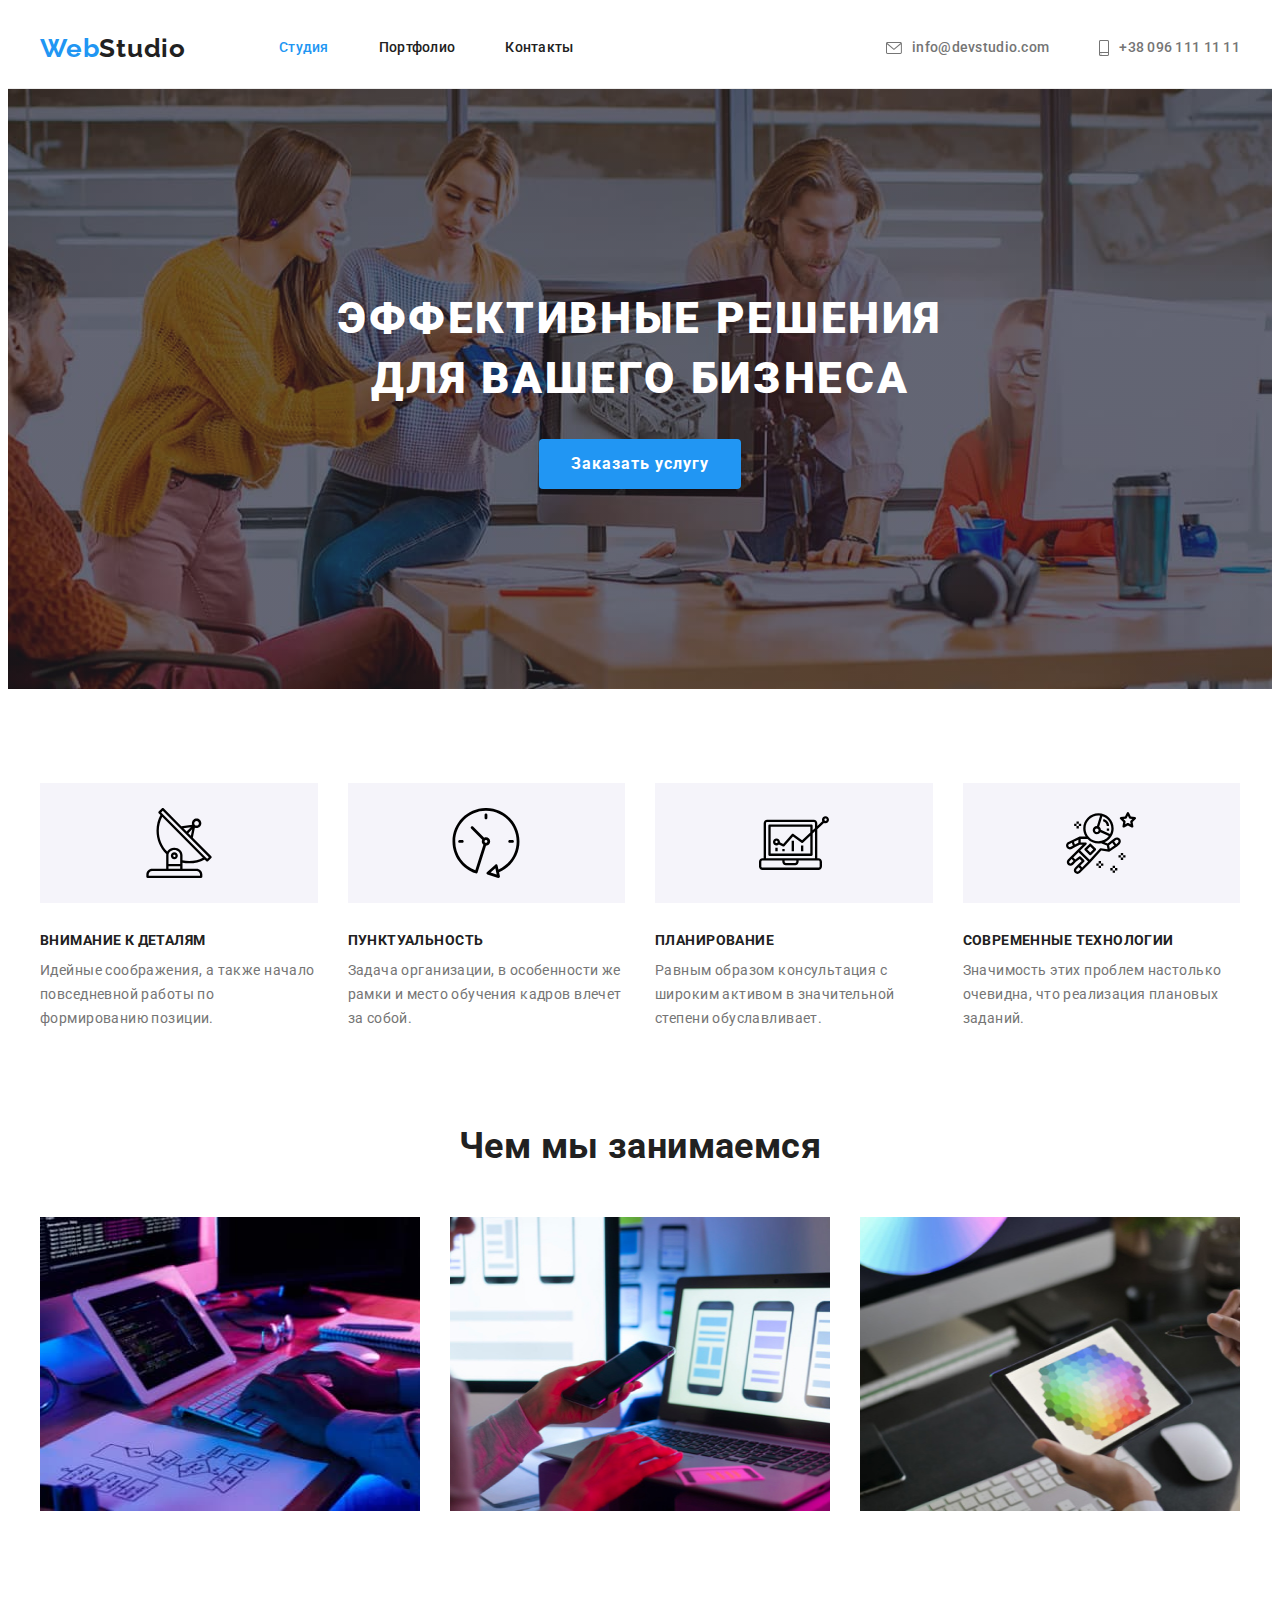
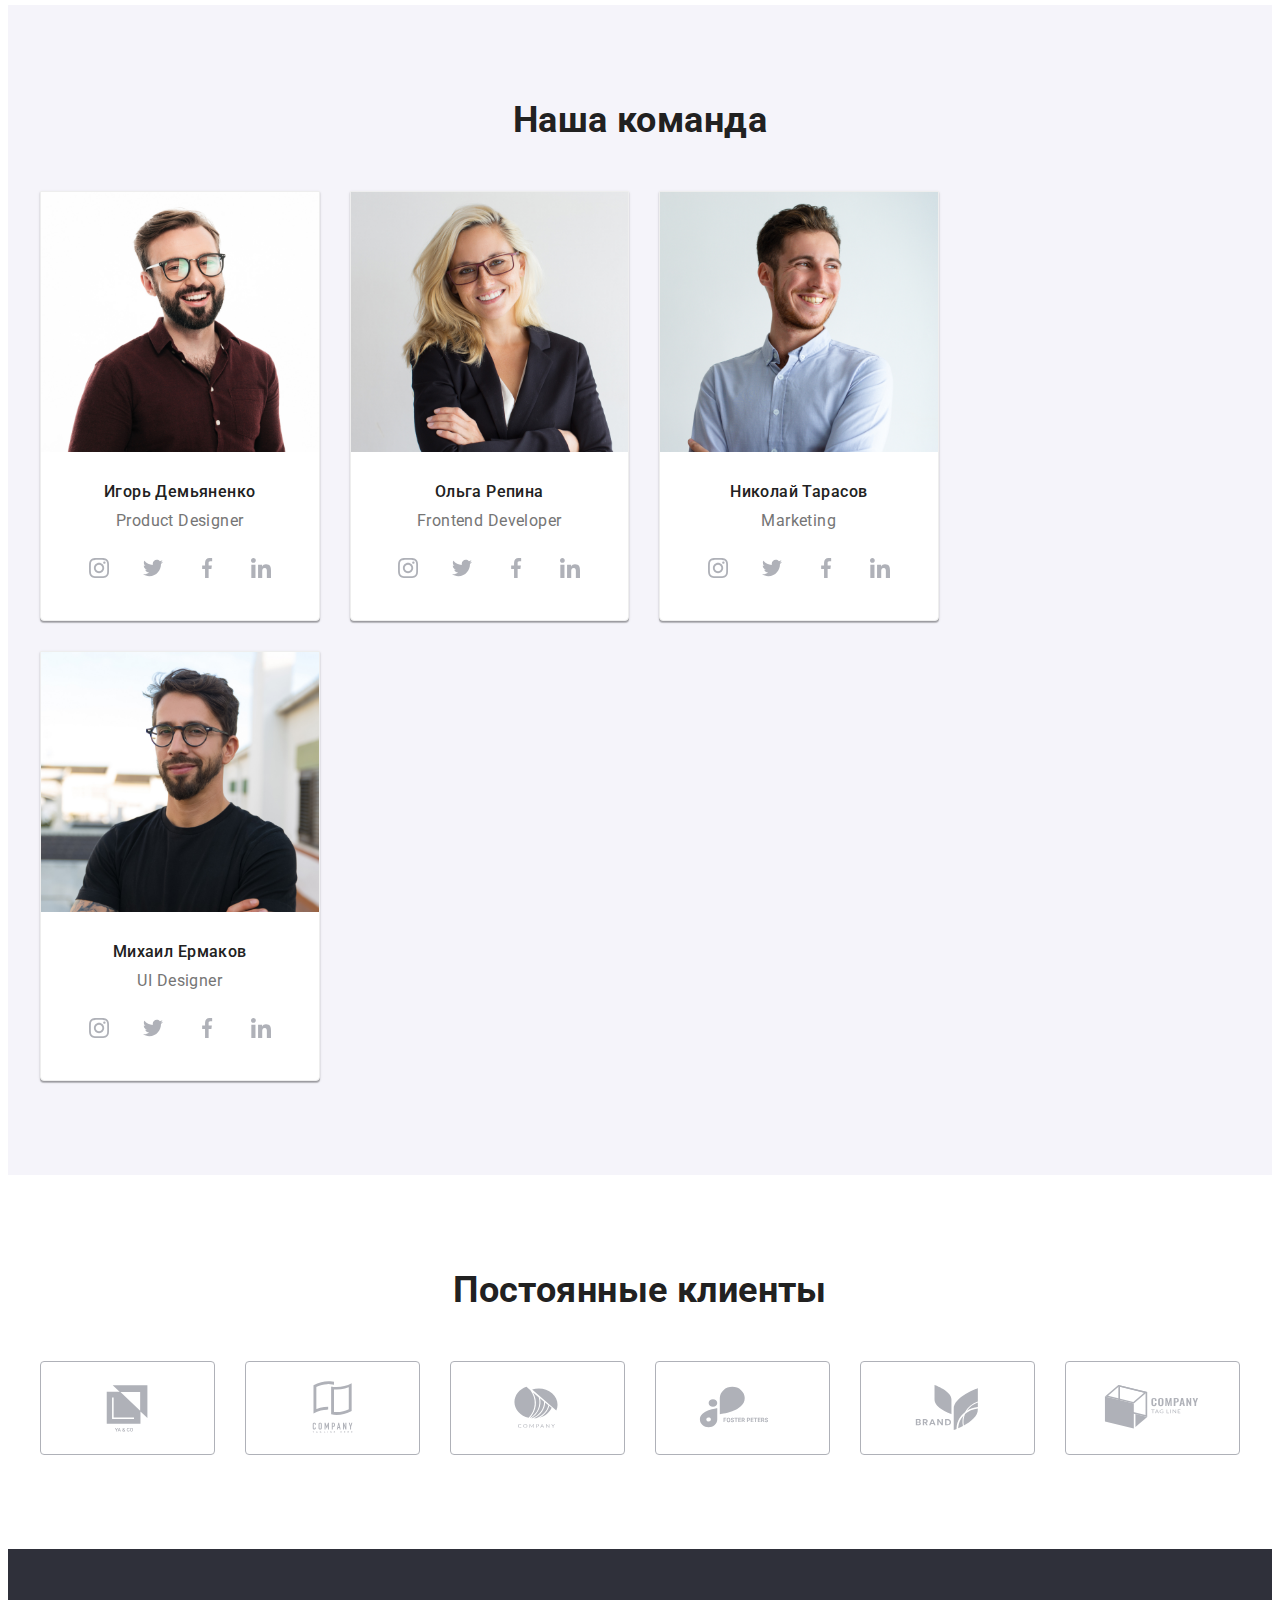
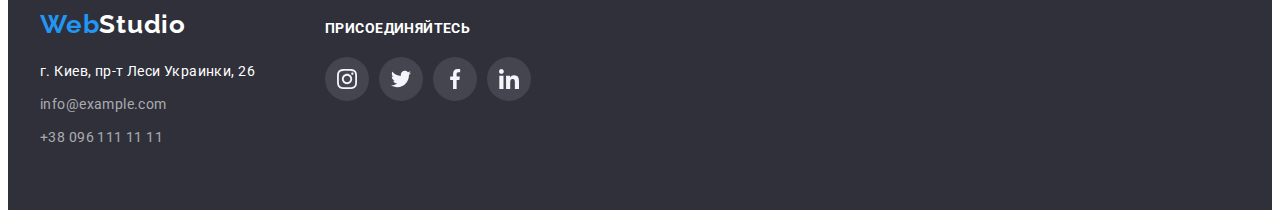
==== index.html @ 40da9845 "копия дз-4" ====
<!DOCTYPE html>
<html lang="ru">
  <head>
    <meta charset="UTF-8" />
    <meta http-equiv="X-UA-Compatible" content="IE=edge" />
    <meta name="viewport" content="width=device-width, initial-scale=1.0" />
    <title>WebStudio</title>
    <link rel="preconnect" href="https://fonts.googleapis.com" />
    <link rel="preconnect" href="https://fonts.gstatic.com" crossorigin />
    <link
      rel="stylesheet"
      href="https://cdnjs.cloudflare.com/ajax/libs/modern-normalize/1.1.0/modern-normalize.min.css"
      integrity="sha512-wpPYUAdjBVSE4KJnH1VR1HeZfpl1ub8YT/NKx4PuQ5NmX2tKuGu6U/JRp5y+Y8XG2tV+wKQpNHVUX03MfMFn9Q=="
      crossorigin="anonymous"
      referrerpolicy="no-referrer"
    />
    <link
      href="https://fonts.googleapis.com/css2?family=Raleway:wght@700&family=Roboto:wght@400;500;700;900&display=swap"
      rel="stylesheet"
    />

    <link rel="stylesheet" href="./css/styles.css" />
  </head>

  <body>
    <!--Шапка сайта-->

    <header class="header">
      <div class="container header-container">
        <nav class="nav-nav">
          <a class="link logo logo-header" href="/"
            >Web<span class="curent-black">Studio</span></a
          >
          <ul class="list nav-list">
            <li class="nav-item">
              <a class="link nav-link curent-blue-link" href="">Студия </a>
            </li>
            <li class="nav-item">
              <a class="link nav-link" href="./portfolio.html">Портфолио</a>
            </li>
            <li class="nav-item">
              <a class="link nav-link" href="">Контакты</a>
            </li>
          </ul>
        </nav>
        <div class="header-connect heder-icon-container">
          <ul class="list contact-list">
            <li class="contact-item nav-item">
              <a class="link nav-link" href="mailto:info@devstudio.com">
                <svg class="heder-icon-img" width="16" height="12">
                  <use href="./img/icons.svg#icon-envelope"></use>
                </svg>
                info@devstudio.com
              </a>
            </li>

            <li class="contact-item nav-item">
              <a class="link nav-link" href="tel:+380961111111">
                <svg class="heder-icon-img" width="10" height="16">
                  <use href="./img/icons.svg#icon-smartphone"></use>
                </svg>
                +38 096 111 11 11
              </a>
            </li>
          </ul>
        </div>
      </div>
    </header>
    <main>
      <!--Герой-->

      <section class="hero">
        <div class="container">
          <h1 class="hero-title">Эффективные решения для вашего бизнеса</h1>
          <button class="hero-btn" type="button">Заказать услугу</button>
        </div>
      </section>

      <!--Миссия компании-->
      <section class="section company">
        <div class="container">
          <h2 class="visually-hidden">Миссия компании</h2>

          <ul class="list company-list">
            <li class="about-item">
              <div class="company-img">
                <a href="">
                  <svg class="company-icon" width="70" height="70">
                    <use href="./img/icons.svg#icon-antenna"></use>
                  </svg>
                </a>
              </div>
              <h3 class="about-item-title">Внимание к деталям</h3>
              <p class="-about-item-text">
                Идейные соображения, а также начало повседневной работы по
                формированию позиции.
              </p>
            </li>
            <li class="about-item">
              <div class="company-img">
                <a href="">
                  <svg class="company-icon" width="70" height="70">
                    <use href="./img/icons.svg#icon-clock"></use>
                  </svg>
                </a>
              </div>
              <h3 class="about-item-title">Пунктуальность</h3>
              <p class="about-item-text">
                Задача организации, в особенности же рамки и место обучения
                кадров влечет за собой.
              </p>
            </li>
            <li class="about-item">
              <div class="company-img">
                <a href="">
                  <svg class="company-icon" width="70" height="70">
                    <use href="./img/icons.svg#icon-diagram"></use>
                  </svg>
                </a>
              </div>
              <h3 class="about-item-title">Планирование</h3>
              <p class="about-item-text">
                Равным образом консультация с широким активом в значительной
                степени обуславливает.
              </p>
            </li>
            <li class="about-item">
              <div class="company-img">
                <a href="">
                  <svg class="company-icon" width="70" height="70">
                    <use href="./img/icons.svg#icon-astronaut"></use>
                  </svg>
                </a>
              </div>
              <h3 class="about-item-title">Современные технологии</h3>
              <p class="about-item-text">
                Значимость этих проблем настолько очевидна, что реализация
                плановых заданий.
              </p>
            </li>
          </ul>
        </div>
      </section>

      <!--Чем занимается компания-->

      <section class="section engaged">
        <div class="container">
          <h2 class="section-title">Чем мы занимаемся</h2>
          <ul class="list engaged-list">
            <li class="engaged-item">
              <img
                src="img/work1.jpg"
                alt="Десктопные приложения"
                width="370"
                height="294"
              />
            </li>
            <li class="engaged-item">
              <img
                src="img/work2.jpg"
                alt="Мобильные приложения"
                width="370"
                height="294"
              />
            </li>
            <li class="engaged-item">
              <img
                src="img/work3.jpg"
                alt="Дизайнерские решения"
                width="370"
                height="294"
              />
            </li>
          </ul>
        </div>
      </section>

      <!--Команда компании-->

      <section class="section team">
        <div class="container">
          <h2 class="section-title">Наша команда</h2>
          <ul class="list team-list">
            <li class="team-item">
              <img
                class="img-team"
                src="img/team1.jpg"
                alt="Фото Игорь Демьяненко Продукт дизайнер"
                width="270"
                height="260"
              />
              <h3 class="team-title">Игорь Демьяненко</h3>
              <p class="team-position">Product Designer</p>
              <ul class="list social-list">
                <li class="social-item">
                  <a
                    href=""
                    target="_blank"
                    rel="noreferrer noopener"
                    class="social-link"
                  >
                    <svg class="social-icon" width="20" height="20">
                      <use href="./img/icons.svg#icon-instagram"></use>
                    </svg>
                  </a>
                </li>
                <li class="social-item">
                  <a
                    href=""
                    target="_blank"
                    rel="noreferrer noopener"
                    class="social-link"
                  >
                    <svg class="social-icon" width="20" height="20">
                      <use href="./img/icons.svg#icon-twitter"></use>
                    </svg>
                  </a>
                </li>
                <li class="social-item">
                  <a
                    href=""
                    target="_blank"
                    rel="noreferrer noopener"
                    class="social-link"
                  >
                    <svg class="social-icon" width="20" height="20">
                      <use href="./img/icons.svg#icon-facebook"></use>
                    </svg>
                  </a>
                </li>
                <li class="social-item">
                  <a
                    href=""
                    target="_blank"
                    rel="noreferrer noopener"
                    class="social-link"
                  >
                    <svg class="social-icon" width="20" height="20">
                      <use href="./img/icons.svg#icon-linkedin"></use>
                    </svg>
                  </a>
                </li>
              </ul>
            </li>
            <li class="team-item">
              <img
                class="img-team"
                src="img/team2.jpg"
                alt="Фото Ольга Репина Frontend разработчик"
                width="270"
                height="260"
              />
              <h3 class="team-title">Ольга Репина</h3>
              <p class="team-position">Frontend Developer</p>
              <ul class="list social-list">
                <li class="social-item">
                  <a
                    href=""
                    target="_blank"
                    rel="noreferrer noopener"
                    class="social-link"
                  >
                    <svg class="social-icon" width="20" height="20">
                      <use href="./img/icons.svg#icon-instagram"></use>
                    </svg>
                  </a>
                </li>
                <li class="social-item">
                  <a
                    href=""
                    target="_blank"
                    rel="noreferrer noopener"
                    class="social-link"
                  >
                    <svg class="social-icon" width="20" height="20">
                      <use href="./img/icons.svg#icon-twitter"></use>
                    </svg>
                  </a>
                </li>
                <li class="social-item">
                  <a
                    href=""
                    target="_blank"
                    rel="noreferrer noopener"
                    class="social-link"
                  >
                    <svg class="social-icon" width="20" height="20">
                      <use href="./img/icons.svg#icon-facebook"></use>
                    </svg>
                  </a>
                </li>
                <li class="social-item">
                  <a
                    href=""
                    target="_blank"
                    rel="noreferrer noopener"
                    class="social-link"
                  >
                    <svg class="social-icon" width="20" height="20">
                      <use href="./img/icons.svg#icon-linkedin"></use>
                    </svg>
                  </a>
                </li>
              </ul>
            </li>
            <li class="team-item">
              <img
                class="img-team"
                src="img/team3.jpg"
                alt="Фото Николай Тарасов Маркетолог"
                width="270"
                height="260"
              />
              <h3 class="team-title">Николай Тарасов</h3>
              <p class="team-position">Marketing</p>
              <ul class="list social-list">
                <li class="social-item">
                  <a
                    href=""
                    target="_blank"
                    rel="noreferrer noopener"
                    class="social-link"
                  >
                    <svg class="social-icon" width="20" height="20">
                      <use href="./img/icons.svg#icon-instagram"></use>
                    </svg>
                  </a>
                </li>
                <li class="social-item">
                  <a
                    href=""
                    target="_blank"
                    rel="noreferrer noopener"
                    class="social-link"
                  >
                    <svg class="social-icon" width="20" height="20">
                      <use href="./img/icons.svg#icon-twitter"></use>
                    </svg>
                  </a>
                </li>
                <li class="social-item">
                  <a
                    href=""
                    target="_blank"
                    rel="noreferrer noopener"
                    class="social-link"
                  >
                    <svg class="social-icon" width="20" height="20">
                      <use href="./img/icons.svg#icon-facebook"></use>
                    </svg>
                  </a>
                </li>
                <li class="social-item">
                  <a
                    href=""
                    target="_blank"
                    rel="noreferrer noopener"
                    class="social-link"
                  >
                    <svg class="social-icon" width="20" height="20">
                      <use href="./img/icons.svg#icon-linkedin"></use>
                    </svg>
                  </a>
                </li>
              </ul>
            </li>
            <li class="team-item">
              <img
                class="img-team"
                src="img/team4.jpg"
                alt="Фото Михаил Ермаков Дизайнер"
                width="270"
                height="260"
              />
              <h3 class="team-title">Михаил Ермаков</h3>
              <p class="team-position">UI Designer</p>
              <ul class="list social-list">
                <li class="social-item">
                  <a
                    href=""
                    target="_blank"
                    rel="noreferrer noopener"
                    class="social-link"
                  >
                    <svg class="social-icon" width="20" height="20">
                      <use href="./img/icons.svg#icon-instagram"></use>
                    </svg>
                  </a>
                </li>
                <li class="social-item">
                  <a
                    href=""
                    target="_blank"
                    rel="noreferrer noopener"
                    class="social-link"
                  >
                    <svg class="social-icon" width="20" height="20">
                      <use href="./img/icons.svg#icon-twitter"></use>
                    </svg>
                  </a>
                </li>
                <li class="social-item">
                  <a
                    href=""
                    target="_blank"
                    rel="noreferrer noopener"
                    class="social-link"
                  >
                    <svg class="social-icon" width="20" height="20">
                      <use href="./img/icons.svg#icon-facebook"></use>
                    </svg>
                  </a>
                </li>
                <li class="social-item">
                  <a
                    href=""
                    target="_blank"
                    rel="noreferrer noopener"
                    class="social-link"
                  >
                    <svg class="social-icon" width="20" height="20">
                      <use href="./img/icons.svg#icon-linkedin"></use>
                    </svg>
                  </a>
                </li>
              </ul>
            </li>
          </ul>
        </div>
      </section>
      <section class="section clients">
        <div class="container">
          <h2 class="section-title">Постоянные клиенты</h2>
          <ul class="list clients-list">
            <li class="clients-item">
              <a
                href=""
                target="_blank"
                rel="noreferrer noopener"
                class="clients-social-link"
              >
                <svg class="clients-social-icon" width="106" height="60">
                  <use href="./img/icons.svg#icon-Logo"></use>
                </svg>
              </a>
            </li>
            <li class="clients-item">
              <a
                href=""
                target="_blank"
                rel="noreferrer noopener"
                class="clients-social-link"
              >
                <svg class="clients-social-icon" width="106" height="60">
                  <use href="./img/icons.svg#icon-Logo-1"></use>
                </svg>
              </a>
            </li>
            <li class="clients-item">
              <a
                href=""
                target="_blank"
                rel="noreferrer noopener"
                class="clients-social-link"
              >
                <svg class="clients-social-icon" width="106" height="60">
                  <use href="./img/icons.svg#icon-Logo-2"></use>
                </svg>
              </a>
            </li>
            <li class="clients-item">
              <a
                href=""
                target="_blank"
                rel="noreferrer noopener"
                class="clients-social-link"
              >
                <svg class="clients-social-icon" width="106" height="60">
                  <use href="./img/icons.svg#icon-Logo-3"></use>
                </svg>
              </a>
            </li>
            <li class="clients-item">
              <a
                href=""
                target="_blank"
                rel="noreferrer noopener"
                class="clients-social-link"
              >
                <svg class="clients-social-icon" width="106" height="60">
                  <use href="./img/icons.svg#icon-Logo-4"></use>
                </svg>
              </a>
            </li>
            <li class="clients-item">
              <a
                href=""
                target="_blank"
                rel="noreferrer noopener"
                class="clients-social-link"
              >
                <svg class="clients-social-icon" width="106" height="60">
                  <use href="./img/icons.svg#icon-Logo-5"></use>
                </svg>
              </a>
            </li>
          </ul>
        </div>
      </section>
    </main>

    <!--Футеер-->
    <footer class="footer">
      <div class="container">
        <div class="wrap">
          <div class="footer-wrap-item">
            <a class="link logo logo-footer" href="/"
              >Web<span class="curent-white">Studio</span></a
            >
            <address>
              <ul class="list footer-list social-wrap-list">
                <li class="footer-item">
                  <a
                    class="link footer-adress"
                    href="https://goo.gl/maps/8PutpgiXUtzB3WPD6"
                    target="_blank"
                    rel="noreferrer noopener"
                  >
                    г. Киев, пр-т Леси Украинки, 26
                  </a>
                </li>
                <li class="footer-item">
                  <a
                    class="link footer-adress link-footer"
                    href="mailto:info@example.com"
                    >info@example.com</a
                  >
                </li>
                <li class="footer-item">
                  <a
                    class="link footer-adress link-footer"
                    href="tel:+380961111111"
                    >+38 096 111 11 11</a
                  >
                </li>
              </ul>
            </address>
          </div>
          <div class="footer-wrap-item">
            <h2 class="footer-social-text">присоединяйтесь</h2>
            <ul class="list social-list">
              <li class="social-item">
                <a
                  href=""
                  target="_blank"
                  rel="noreferrer noopener"
                  class="social-link"
                >
                  <svg class="social-icon" width="20" height="20">
                    <use href="./img/icons.svg#icon-instagram"></use>
                  </svg>
                </a>
              </li>
              <li class="social-item">
                <a
                  href=""
                  target="_blank"
                  rel="noreferrer noopener"
                  class="social-link"
                >
                  <svg class="social-icon" width="20" height="20">
                    <use href="./img/icons.svg#icon-twitter"></use>
                  </svg>
                </a>
              </li>
              <li class="social-item">
                <a
                  href=""
                  target="_blank"
                  rel="noreferrer noopener"
                  class="social-link"
                >
                  <svg class="social-icon" width="20" height="20">
                    <use href="./img/icons.svg#icon-facebook"></use>
                  </svg>
                </a>
              </li>
              <li class="social-item">
                <a
                  href=""
                  target="_blank"
                  rel="noreferrer noopener"
                  class="social-link"
                >
                  <svg class="social-icon" width="20" height="20">
                    <use href="./img/icons.svg#icon-linkedin"></use>
                  </svg>
                </a>
              </li>
            </ul>
          </div>
        </div>
      </div>
    </footer>
  </body>
</html>
---- css/styles.css ----
/* =====styles======*/
:root {
  --maim-color: #212121;
  --alt-color: #2196f3;
  --heder-color: #ffffff;
  --description-color: #757575;
  --background-hero: #2f303a;
  --background-team: #f5f4fa;
  --background-footer: #2f303a;
  --link-footer: rgba(255, 255, 255, 0.6);
  --border-color: #eeeeee;
  --header-border: #ececec;
  --box-shadow:rgba(0, 0, 0, 0.15);
  --box-shadow-btm: 0px 3px 1px rgba(0, 0, 0, 0.1), 0px 1px 2px rgba(0, 0, 0, 0.08), 0px 2px 2px rgba(0, 0, 0, 0.12);
  --box-shadow-team: 0px 1px 3px rgba(0, 0, 0, 0.12), 0px 1px 1px rgba(0, 0, 0, 0.14), 0px 2px 1px rgba(0, 0, 0, 0.2);
  --filter-btm:#F5F4FA;
  --box-shadow-cards:0px 1px 1px rgba(0, 0, 0, 0.12), 0px 4px 4px rgba(0, 0, 0, 0.06), 1px 4px 6px rgba(0, 0, 0, 0.16);
  --fill-cocial: #AFB1B8;
  --footer-social:#f5f4fa;
}

body {
  font-family: "Roboto", sans-serif;
  background-color: var(--heder-color);
  font-weight: normal;
  font-size: 14px;
  line-height: 1.71;
  letter-spacing: 0.03em;
  color: var(--description-color);
}
p,
h1,
h2,
h3,
h4,
h5,
h6 {
  margin: 0;
}
ul {
  margin: 0;
  padding: 0;
}
img {
  display: block;
  width: 100%;
}

address {
  font-style: inherit;
}
.list {
  list-style: none;
}
.link {
  text-decoration: none;
  color: inherit;
}
.visually-hidden {
  position: absolute;
  white-space: nowrap;
  width: 1px;
  height: 1px;
  overflow: hidden;
  border: 0;
  padding: 0;
  clip: rect(0 0 0 0);
  clip-path: inset(50%);
  margin: -1px;
}

.container {
  width: 1200px;
  padding-left: 15px;
  padding-right: 15px;
  margin: 0 auto;
}
/* ================Хедер===================== */
.header {
  border-bottom: 1px solid var(--header-border);
}
.logo {
  font-family: "Raleway";
  font-weight: 700;
  font-size: 26px;
  line-height: 1.19;
  letter-spacing: 0.03em;
  color: var(--alt-color);
}
.header-container {
  display: flex;
  align-items: center;
}
.header-connect {
  margin-left: auto;
}
.nav-nav {
  display: flex;
  align-items: center;
}
.nav-list {
  display: flex;
  align-items: center;
  color: var(--maim-color);
}
.contact-list {
  display: flex;
  align-items: center;
}
.logo-header {
  margin-right: 93px;
}
.nav-item:not(:last-child) {
  margin-right: 50px;
}


.curent-black {
  color: var(--maim-color);
}
.nav-link {
  font-weight: 500;
  font-size: 14px;
  line-height: 1.14;
  letter-spacing: 0.02em;
  padding-top: 32px;
  padding-bottom: 32px;
  display: flex;
  align-items: center;
}
.curent-blue-link {
  color: var(--alt-color);
}

.nav-link:hover,
.nav-link:focus,
.nav-link:active {
  color: var(--alt-color);
}
.contact-link {
  color: var(--description-color);
  display: flex;
}

.contact-link:hover,
.contact-link:focus
 {
color: var(--alt-color);
}

.heder-icon-container{
 display: flex;
margin-left: auto;
}

.heder-icon-img{
  margin-right: 10px;
  fill: currentColor;
}


/* ============= Герой ВебСтудия =============*/
.hero {
  padding-top: 200px;
  padding-bottom: 200px;
  text-align: center;
  background-image:linear-gradient(
    rgba(47, 48, 58, 0.4),
    rgba(47, 48, 58, 0.4)), 
    url(../img/hero-bg.jpg);
    background-repeat: no-repeat;
    background-position: center;
    background-size: cover,auto;
}
.hero-title {
  font-weight: 900;
  font-size: 44px;
  line-height: 1.36;
  text-align: center;
  letter-spacing: 0.06em;
  text-transform: uppercase;
  color: var(--heder-color);
  max-width: 696px;
  margin: 0 auto;
}
.hero-btn {
  font-family: inherit;
  font-weight: 700;
  font-size: 16px;
  line-height: 1.88;
  letter-spacing: 0.06em;
  color: var(--heder-color);
  background-color: var(--alt-color);
  cursor: pointer;
  margin-top: 30px;
  border: none;
  border-radius: 4px;
  box-shadow: 0px 4px 4px var(--box-shadow);
  padding: 10px 32px;
}
.hero-btn:hover,
.hero-btn:focus {
  color: var(--description-color);
}
/* ============= Миссия компании==================*/

.section {
  padding-top: 94px;
  padding-bottom: 94px;
}
.company-list {
  display: flex;
  flex-wrap: wrap;
  margin-left: -30px;
  margin-top: -30px;
}
.about-item{
  width: calc(100% / 4 - 30px);
  margin-left: 30px;
  margin-top: 30px;
}

.about-item-title {
  font-weight: 700;
  font-size: 14px;
  line-height: 1.14;
  text-transform: uppercase;
  color: var(--maim-color);
  margin-bottom: 10px;
}
.company{
  padding-bottom: 0px;
}
.company-img{
height: 120px;
display: flex;
justify-content: center;
 align-items: center;
margin-bottom: 30px;
background-color:var(--filter-btm)
}
.company-icon{
  display: flex;
justify-content: center;
}




* ============= Чем мы занимаемся==================*/
.engaged {
  padding-top: 0;
}
.engaged-list {
  display: flex;
  margin-left: -30px;
  margin-top: -30px;
  flex-wrap: wrap;
}
.engaged-item {
  width: calc(100% / 3 - 30px);
  margin-left: 30px;
  margin-top: 30px;

}

.section-title {
  font-weight: 700;
  font-size: 36px;
  line-height: 1.17;
  text-align: center;
  color: var(--maim-color);
  margin-bottom: 50px;
}
.team {
  background: var(--background-team);
}

.team-title,
.team-position {
  font-size: 16px;
  line-height: 1.19;
}
.team-title {
  font-weight: 500;
  color: var(--maim-color);
  margin-bottom: 10px;
}
.img-team{
    margin-bottom: 30px;
     text-align: center;
  }
.team-position {
  margin-bottom: 16px;
}
.team-list {
  display: flex;
  margin-left: -30px;
  margin-top: -30px;
  flex-wrap: wrap;
}
  
.team-item{
  width:calc(100% / 4 - 30px);
  margin-left: 30px;
  margin-top: 30px;
  border-radius: 0px 0px 4px 4px;
  background-color: var(--heder-color);
  border: 1px solid var(--border-color);
  padding-bottom: 30px;
  text-align: center;
  box-shadow:var(--box-shadow-team)
}
.social-list{
  display: flex;
  justify-content: center;
}
.social-item + .social-item{
  margin-left: 10px;
}
.social-link{
  width: 44px;
  height: 44px;
  background-color: var(--heder-color);
  display: flex;
  justify-content: center;
  align-items: center;
  border-radius: 50%;
}
.social-icon{
  fill:var(--fill-cocial);
}
.social-link:hover,
.social-link:focus{
  background-color: var(--alt-color);
}
.social-link:hover .social-icon,
.social-link:focus .social-icon{
  fill: var(--heder-color);
}
/*==============Постоянные клиенты=====================*/

.clients-list{
  display: flex;
  justify-content: center;
  margin-left: -30px;
  margin-top: -30px;
  flex-wrap: wrap;
}
.clients-social-link{
border: 1px solid var(--fill-cocial);
border-radius: 4px;
display: flex;
justify-content: center;
align-items: center;
padding: 16px 32px;
}


.clients-item {
  width: calc(100% / 6 - 30px);
  margin-left: 30px;
  margin-top: 30px;
}

.clients-social-icon{
  fill:var(--fill-cocial);
}
.clients-social-link:hover,
.clients-social-link:focus{
  background-color: var(--heder-color);
    border: 1px solid var(--alt-color);
}
.clients-social-link:hover .clients-social-icon,
.clients-social-link:focus .clients-social-icon{
  fill:var(--alt-color);
}


/*================ Футер========================*/

.footer {
  background: var(--background-footer);
  padding-top: 60px;
  padding-bottom: 60px;
}
.curent-white {
  color: var(--heder-color);
}
.logo-footer {
  display: flex;
  margin-bottom: 20px;
}
.footer-adress {
  font-size: 14px;
  line-height: 1.71;
  letter-spacing: 0.03em;
  color: var(--heder-color);
  margin-bottom: 9px;
}
.link-footer {
  color: var(--link-footer);
}
.footer-adress:hover,
.footer-adress:hover {
  color: var(--alt-color);
}
.link-footer:hover,
.link-footer:focus {
  color: var(--alt-color);
}
.footer-item:not(:last-child)
{
  margin-bottom: 9px;
}

.wrap{
  display: flex;
  align-items: baseline;
}

.footer-wrap-item:not(:last-child){
  margin-right: 70px;
}

.footer-social-text{
    font-weight: 700;
    font-size: 14px;
    line-height: 1.14;
    letter-spacing: 0.03em;
    text-transform: uppercase;
    margin-bottom: 20px;
    color: var(--heder-color);
}

.footer .social-link{
  background-color:  rgba(255, 255, 255, 0.1);
  fill:var(--footer-social);
}
.footer .social-icon{
  fill: var(--footer-social);
}
.footer .social-link:hover,
.footer .social-link:focus{
  background-color: var(--alt-color);
}

/*============ Портфолио==================*/
.filter-btm,
.btm-active {
  font-family: inherit;
  font-weight: 500;
  font-size: 16px;
  line-height: 1.63;
  letter-spacing: 0.03em;
  background: var(--heder-color);
  color: var(--maim-color);
  cursor: pointer;
  border: none;
}

.filter-btm{
width: 145px;
height: 38px;
left: 712px;
top: 174px;
background:var(---filter-btm);
border-radius: 4px;
}

.filter-btm:hover,
.filter-btm:focus,
.btm-active {
  background: var(--alt-color);
  color: var(--heder-color);
  box-shadow:var(--box-shadow-btm);
}
.portfolio-cards-item{
display: flex;
}
.portfolio-cards-img:hover,
.portfolio-cards-img:focus{
  box-shadow:var(--box-shadow-cards)
}

.portfolio-title {
  font-weight: 700;
  font-size: 18px;
  line-height: 2;
  letter-spacing: 0.06em;
  color: var(--maim-color);
  margin-bottom: 9px;
}
.portfolio-text {
  font-style: normal;
  font-size: 16px;
  line-height: 1.88;
  letter-spacing: 0.03em;
  color: var(--description-color);
}
.btm-list {
  display: flex;
justify-content: center;
  margin-bottom: 34px;
  width: 100%;
}
.btm-item-filter:not(:last-child){
  margin-right: 8px;
}
.btm-active{
width: 73px;
height: 38px;
left: 495px;
top: 174px;
border-radius: 4px;
}

.portfolio-cards-list {
  display: flex;
  flex-wrap: wrap;
  margin-top: -30px;
  margin-left: -30px;
  
}
.portfolio-cards-item {
  width: calc(100% / 3 - 30px);
  margin-top: 30px;
  margin-left: 30px;
}

.border {
  border: 1px solid var(--border-color);
  padding:20px 24px;
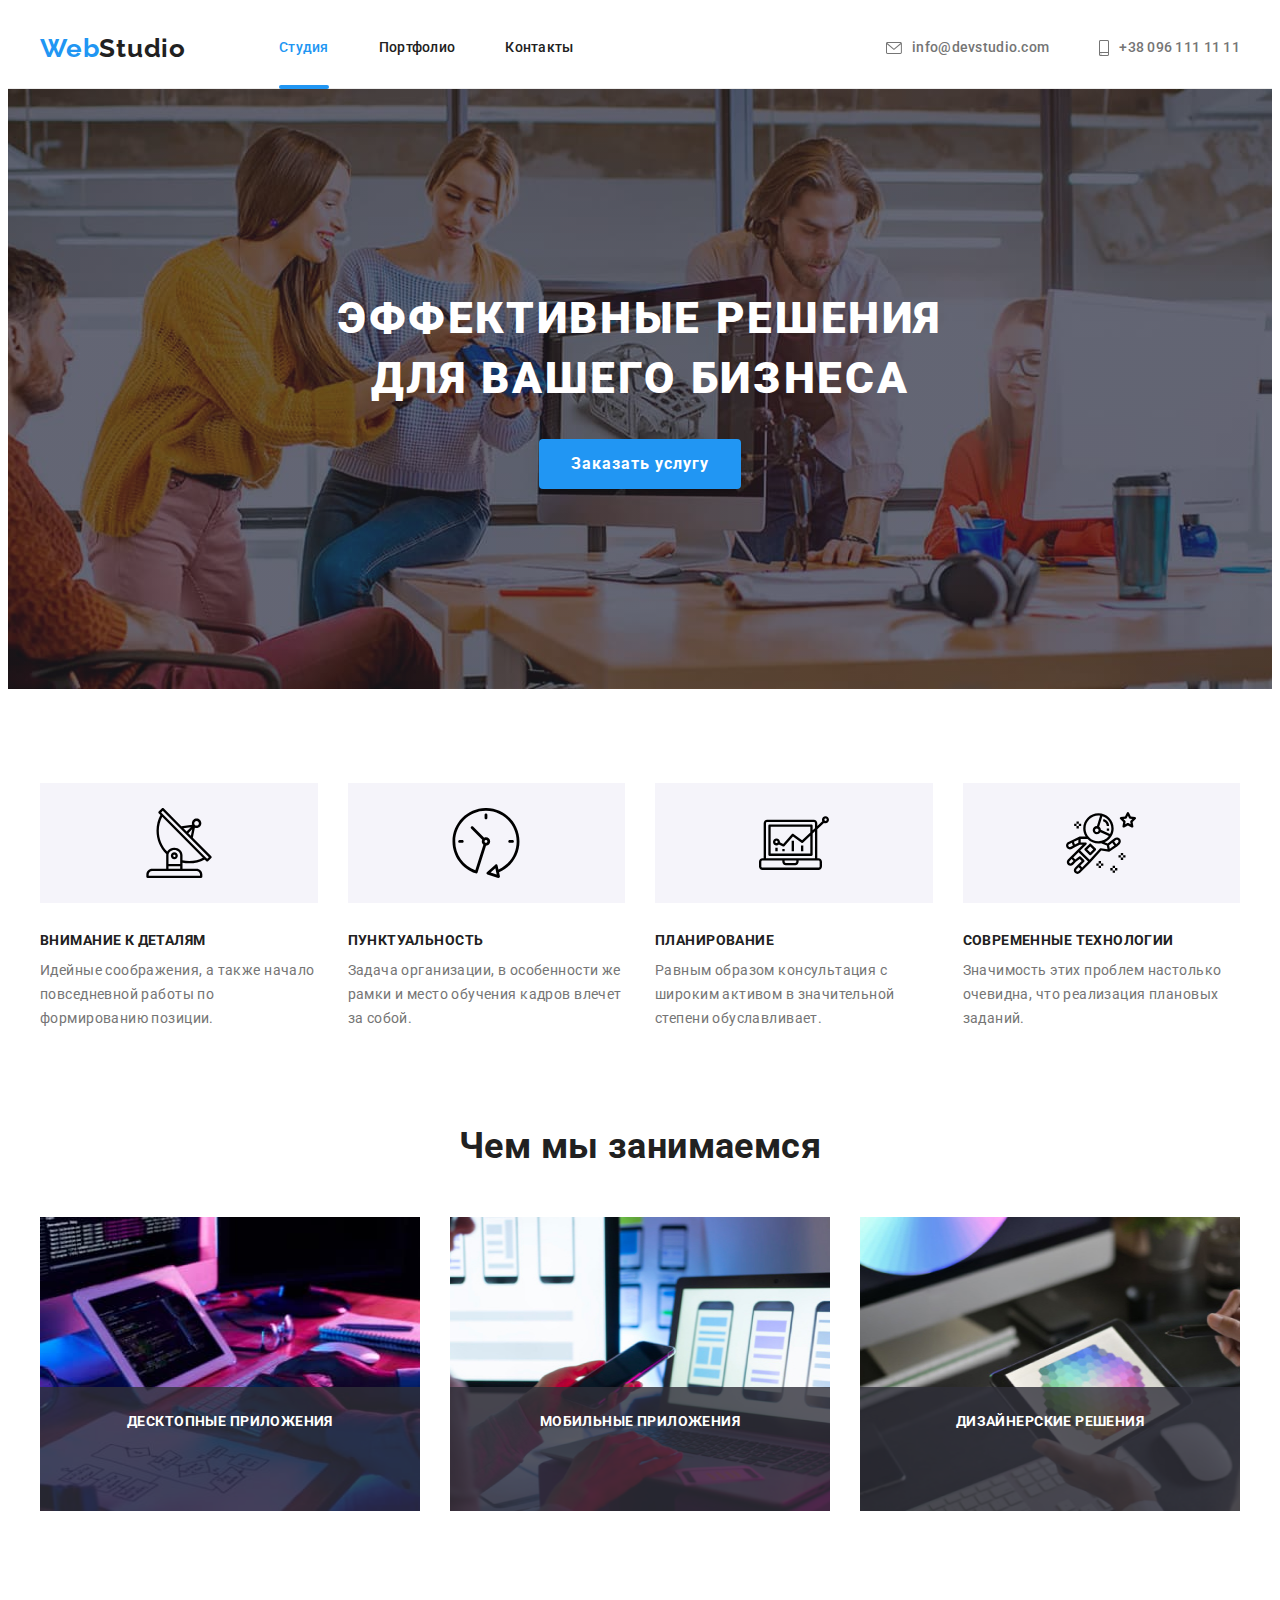
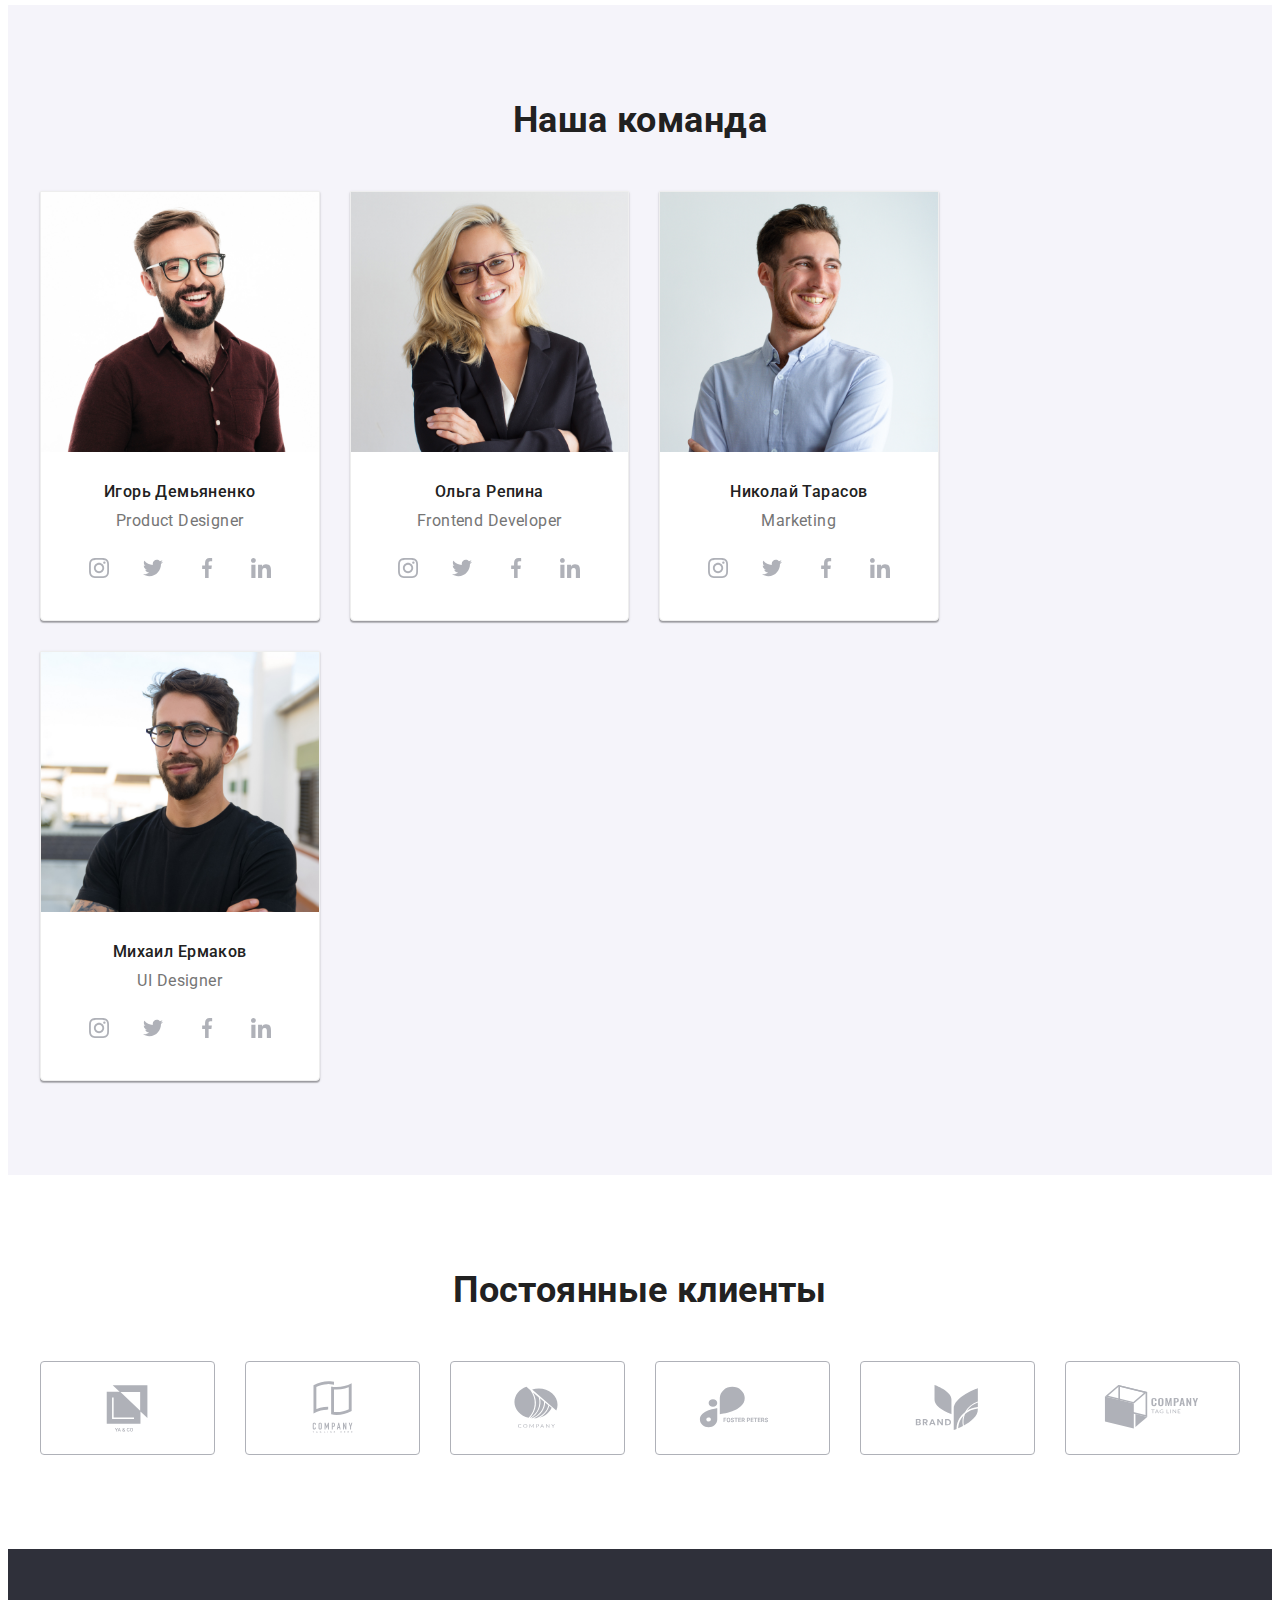
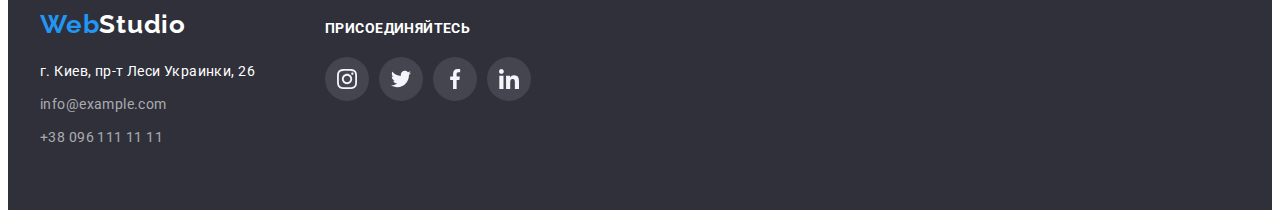
==== commit 017243b9: "домашняя работа 5" ====
--- a/index.html
+++ b/index.html
@@ -72,7 +72,9 @@
       <section class="hero">
         <div class="container">
           <h1 class="hero-title">Эффективные решения для вашего бизнеса</h1>
-          <button class="hero-btn" type="button">Заказать услугу</button>
+          <button class="hero-btn" data-modal-open type="button">
+            Заказать услугу
+          </button>
         </div>
       </section>
 
@@ -155,6 +157,9 @@
                 width="370"
                 height="294"
               />
+              <div class="engaged-backdrop">
+                <span class="engaged-backdrop-span">Десктопные приложения</span>
+              </div>
             </li>
             <li class="engaged-item">
               <img
@@ -163,6 +168,9 @@
                 width="370"
                 height="294"
               />
+              <div class="engaged-backdrop">
+                <span class="engaged-backdrop-span">Мобильные приложения</span>
+              </div>
             </li>
             <li class="engaged-item">
               <img
@@ -171,6 +179,9 @@
                 width="370"
                 height="294"
               />
+              <div class="engaged-backdrop">
+                <span class="engaged-backdrop-span">Дизайнерские решения</span>
+              </div>
             </li>
           </ul>
         </div>
@@ -603,5 +614,15 @@
         </div>
       </div>
     </footer>
+    <div class="backdrop is-hidden" data-modal>
+      <div class="modal">
+        <button type="button" class="modal-close" data-modal-close>
+          <svg class="modal-icon" width="11" height="11">
+            <use href="./img/icons.svg#icon-Vector"></use>
+          </svg>
+        </button>
+      </div>
+    </div>
+    <script src="/js/modal.js"></script>
   </body>
 </html>
--- a/css/styles.css
+++ b/css/styles.css
@@ -10,13 +10,21 @@
   --link-footer: rgba(255, 255, 255, 0.6);
   --border-color: #eeeeee;
   --header-border: #ececec;
-  --box-shadow:rgba(0, 0, 0, 0.15);
-  --box-shadow-btm: 0px 3px 1px rgba(0, 0, 0, 0.1), 0px 1px 2px rgba(0, 0, 0, 0.08), 0px 2px 2px rgba(0, 0, 0, 0.12);
-  --box-shadow-team: 0px 1px 3px rgba(0, 0, 0, 0.12), 0px 1px 1px rgba(0, 0, 0, 0.14), 0px 2px 1px rgba(0, 0, 0, 0.2);
-  --filter-btm:#F5F4FA;
-  --box-shadow-cards:0px 1px 1px rgba(0, 0, 0, 0.12), 0px 4px 4px rgba(0, 0, 0, 0.06), 1px 4px 6px rgba(0, 0, 0, 0.16);
-  --fill-cocial: #AFB1B8;
-  --footer-social:#f5f4fa;
+  --box-shadow: rgba(0, 0, 0, 0.15);
+  --box-shadow-btm: 0px 3px 1px rgba(0, 0, 0, 0.1),
+    0px 1px 2px rgba(0, 0, 0, 0.08), 0px 2px 2px rgba(0, 0, 0, 0.12);
+  --box-shadow-team: 0px 1px 3px rgba(0, 0, 0, 0.12),
+    0px 1px 1px rgba(0, 0, 0, 0.14), 0px 2px 1px rgba(0, 0, 0, 0.2);
+  --filter-btm: #f5f4fa;
+  --box-shadow-cards: 0px 1px 1px rgba(0, 0, 0, 0.12),
+    0px 4px 4px rgba(0, 0, 0, 0.06), 1px 4px 6px rgba(0, 0, 0, 0.16);
+  --fill-cocial: #afb1b8;
+  --footer-social: #f5f4fa;
+  --engaged-backdrop-span: rgba(47, 48, 58, 0.8);
+  --footer-social-link-back: rgba(255, 255, 255, 0.1);
+  --portfolio-cards-text: rgba(33, 150, 243, 0.9);
+  --backdrop: rgba(0, 0, 0, 0.2);
+  --modal-close: rgba(0, 0, 0, 0.1);
 }
 
 body {
@@ -114,7 +122,6 @@
   margin-right: 50px;
 }
 
-
 .curent-black {
   color: var(--maim-color);
 }
@@ -127,7 +134,9 @@
   padding-bottom: 32px;
   display: flex;
   align-items: center;
-}
+  transition: color 250ms cubic-bezier(0.4, 0, 0.2, 1);
+}
+
 .curent-blue-link {
   color: var(--alt-color);
 }
@@ -143,34 +152,47 @@
 }
 
 .contact-link:hover,
-.contact-link:focus
- {
-color: var(--alt-color);
-}
-
-.heder-icon-container{
- display: flex;
-margin-left: auto;
-}
-
-.heder-icon-img{
+.contact-link:focus {
+  color: var(--alt-color);
+}
+
+.heder-icon-container {
+  display: flex;
+  margin-left: auto;
+}
+
+.heder-icon-img {
   margin-right: 10px;
   fill: currentColor;
 }
 
+.curent-blue-link {
+  position: relative;
+}
+.curent-blue-link::after {
+  content: "";
+  width: 100%;
+  height: 4px;
+  border-radius: 2px;
+  position: absolute;
+  background-color: var(--alt-color);
+  left: 0;
+  bottom: -1px;
+}
 
 /* ============= Герой ВебСтудия =============*/
 .hero {
   padding-top: 200px;
   padding-bottom: 200px;
   text-align: center;
-  background-image:linear-gradient(
-    rgba(47, 48, 58, 0.4),
-    rgba(47, 48, 58, 0.4)), 
+  background-image: linear-gradient(
+      rgba(47, 48, 58, 0.4),
+      rgba(47, 48, 58, 0.4)
+    ),
     url(../img/hero-bg.jpg);
-    background-repeat: no-repeat;
-    background-position: center;
-    background-size: cover,auto;
+  background-repeat: no-repeat;
+  background-position: center;
+  background-size: cover, auto;
 }
 .hero-title {
   font-weight: 900;
@@ -197,6 +219,7 @@
   border-radius: 4px;
   box-shadow: 0px 4px 4px var(--box-shadow);
   padding: 10px 32px;
+  transition: color 250ms cubic-bezier(0.4, 0, 0.2, 1);
 }
 .hero-btn:hover,
 .hero-btn:focus {
@@ -214,7 +237,7 @@
   margin-left: -30px;
   margin-top: -30px;
 }
-.about-item{
+.about-item {
   width: calc(100% / 4 - 30px);
   margin-left: 30px;
   margin-top: 30px;
@@ -228,29 +251,24 @@
   color: var(--maim-color);
   margin-bottom: 10px;
 }
-.company{
+.company {
   padding-bottom: 0px;
 }
-.company-img{
-height: 120px;
-display: flex;
-justify-content: center;
- align-items: center;
-margin-bottom: 30px;
-background-color:var(--filter-btm)
-}
-.company-icon{
-  display: flex;
-justify-content: center;
-}
-
-
-
-
-* ============= Чем мы занимаемся==================*/
-.engaged {
-  padding-top: 0;
-}
+.company-img {
+  height: 120px;
+  display: flex;
+  justify-content: center;
+  align-items: center;
+  margin-bottom: 30px;
+  background-color: var(--filter-btm);
+}
+.company-icon {
+  display: flex;
+  justify-content: center;
+}
+
+/*============ Чем мы занимаемся==================*/
+
 .engaged-list {
   display: flex;
   margin-left: -30px;
@@ -261,9 +279,31 @@
   width: calc(100% / 3 - 30px);
   margin-left: 30px;
   margin-top: 30px;
-
-}
-
+}
+
+.engaged-backdrop {
+  position: relative;
+}
+.engaged-backdrop-span {
+  font-family: "Roboto";
+  font-weight: 700;
+  font-size: 14px;
+  line-height: 1.14;
+  text-align: center;
+  letter-spacing: 0.03em;
+  text-transform: uppercase;
+  position: absolute;
+  color: var(--heder-color);
+  background-color: var(--engaged-backdrop-span);
+  width: 100%;
+  height: 70px;
+  bottom: 0;
+  left: 0;
+  padding-top: 27px;
+  padding-bottom: 27px;
+}
+
+/*============ Команда==================*/
 .section-title {
   font-weight: 700;
   font-size: 36px;
@@ -286,10 +326,10 @@
   color: var(--maim-color);
   margin-bottom: 10px;
 }
-.img-team{
-    margin-bottom: 30px;
-     text-align: center;
-  }
+.img-team {
+  margin-bottom: 30px;
+  text-align: center;
+}
 .team-position {
   margin-bottom: 16px;
 }
@@ -299,9 +339,9 @@
   margin-top: -30px;
   flex-wrap: wrap;
 }
-  
-.team-item{
-  width:calc(100% / 4 - 30px);
+
+.team-item {
+  width: calc(100% / 4 - 30px);
   margin-left: 30px;
   margin-top: 30px;
   border-radius: 0px 0px 4px 4px;
@@ -309,16 +349,16 @@
   border: 1px solid var(--border-color);
   padding-bottom: 30px;
   text-align: center;
-  box-shadow:var(--box-shadow-team)
-}
-.social-list{
-  display: flex;
-  justify-content: center;
-}
-.social-item + .social-item{
+  box-shadow: var(--box-shadow-team);
+}
+.social-list {
+  display: flex;
+  justify-content: center;
+}
+.social-item + .social-item {
   margin-left: 10px;
 }
-.social-link{
+.social-link {
   width: 44px;
   height: 44px;
   background-color: var(--heder-color);
@@ -326,36 +366,39 @@
   justify-content: center;
   align-items: center;
   border-radius: 50%;
-}
-.social-icon{
-  fill:var(--fill-cocial);
+  transition: background-color 250ms cubic-bezier(0.4, 0, 0.2, 1),
+    fill 250ms cubic-bezier(0.4, 0, 0.2, 1);
+}
+.social-icon {
+  fill: var(--fill-cocial);
 }
 .social-link:hover,
-.social-link:focus{
+.social-link:focus {
   background-color: var(--alt-color);
 }
 .social-link:hover .social-icon,
-.social-link:focus .social-icon{
+.social-link:focus .social-icon {
   fill: var(--heder-color);
 }
 /*==============Постоянные клиенты=====================*/
 
-.clients-list{
+.clients-list {
   display: flex;
   justify-content: center;
   margin-left: -30px;
   margin-top: -30px;
   flex-wrap: wrap;
 }
-.clients-social-link{
-border: 1px solid var(--fill-cocial);
-border-radius: 4px;
-display: flex;
-justify-content: center;
-align-items: center;
-padding: 16px 32px;
-}
-
+.clients-social-link {
+  border: 1px solid var(--fill-cocial);
+  border-radius: 4px;
+  display: flex;
+  justify-content: center;
+  align-items: center;
+  padding: 16px 32px;
+  transition: background-color 250ms cubic-bezier(0.4, 0, 0.2, 1),
+    fill 250ms cubic-bezier(0.4, 0, 0.2, 1), border cubic-bezier(0.4, 0, 0.2, 1);
+}
 
 .clients-item {
   width: calc(100% / 6 - 30px);
@@ -363,19 +406,18 @@
   margin-top: 30px;
 }
 
-.clients-social-icon{
-  fill:var(--fill-cocial);
+.clients-social-icon {
+  fill: var(--fill-cocial);
 }
 .clients-social-link:hover,
-.clients-social-link:focus{
+.clients-social-link:focus {
   background-color: var(--heder-color);
-    border: 1px solid var(--alt-color);
+  border: 1px solid var(--alt-color);
 }
 .clients-social-link:hover .clients-social-icon,
-.clients-social-link:focus .clients-social-icon{
-  fill:var(--alt-color);
-}
-
+.clients-social-link:focus .clients-social-icon {
+  fill: var(--alt-color);
+}
 
 /*================ Футер========================*/
 
@@ -409,39 +451,38 @@
 .link-footer:focus {
   color: var(--alt-color);
 }
-.footer-item:not(:last-child)
-{
+.footer-item:not(:last-child) {
   margin-bottom: 9px;
 }
 
-.wrap{
+.wrap {
   display: flex;
   align-items: baseline;
 }
 
-.footer-wrap-item:not(:last-child){
+.footer-wrap-item:not(:last-child) {
   margin-right: 70px;
 }
 
-.footer-social-text{
-    font-weight: 700;
-    font-size: 14px;
-    line-height: 1.14;
-    letter-spacing: 0.03em;
-    text-transform: uppercase;
-    margin-bottom: 20px;
-    color: var(--heder-color);
-}
-
-.footer .social-link{
-  background-color:  rgba(255, 255, 255, 0.1);
-  fill:var(--footer-social);
-}
-.footer .social-icon{
+.footer-social-text {
+  font-weight: 700;
+  font-size: 14px;
+  line-height: 1.14;
+  letter-spacing: 0.03em;
+  text-transform: uppercase;
+  margin-bottom: 20px;
+  color: var(--heder-color);
+}
+
+.footer .social-link {
+  background-color: var(--footer-social-link-back);
   fill: var(--footer-social);
 }
+.footer .social-icon {
+  fill: var(--footer-social);
+}
 .footer .social-link:hover,
-.footer .social-link:focus{
+.footer .social-link:focus {
   background-color: var(--alt-color);
 }
 
@@ -457,15 +498,18 @@
   color: var(--maim-color);
   cursor: pointer;
   border: none;
-}
-
-.filter-btm{
-width: 145px;
-height: 38px;
-left: 712px;
-top: 174px;
-background:var(---filter-btm);
-border-radius: 4px;
+  transition: background-color 250ms cubic-bezier(0.4, 0, 0.2, 1),
+    color 250ms cubic-bezier(0.4, 0, 0.2, 1),
+    box-shadow 250ms cubic-bezier(0.4, 0, 0.2, 1);
+}
+
+.filter-btm {
+  width: 145px;
+  height: 38px;
+  left: 712px;
+  top: 174px;
+  background: var(---filter-btm);
+  border-radius: 4px;
 }
 
 .filter-btm:hover,
@@ -473,14 +517,14 @@
 .btm-active {
   background: var(--alt-color);
   color: var(--heder-color);
-  box-shadow:var(--box-shadow-btm);
-}
-.portfolio-cards-item{
-display: flex;
+  box-shadow: var(--box-shadow-btm);
+}
+.portfolio-cards-item {
+  display: flex;
 }
 .portfolio-cards-img:hover,
-.portfolio-cards-img:focus{
-  box-shadow:var(--box-shadow-cards)
+.portfolio-cards-img:focus {
+  box-shadow: var(--box-shadow-cards);
 }
 
 .portfolio-title {
@@ -500,19 +544,19 @@
 }
 .btm-list {
   display: flex;
-justify-content: center;
+  justify-content: center;
   margin-bottom: 34px;
   width: 100%;
 }
-.btm-item-filter:not(:last-child){
+.btm-item-filter:not(:last-child) {
   margin-right: 8px;
 }
-.btm-active{
-width: 73px;
-height: 38px;
-left: 495px;
-top: 174px;
-border-radius: 4px;
+.btm-active {
+  width: 73px;
+  height: 38px;
+  left: 495px;
+  top: 174px;
+  border-radius: 4px;
 }
 
 .portfolio-cards-list {
@@ -520,14 +564,90 @@
   flex-wrap: wrap;
   margin-top: -30px;
   margin-left: -30px;
-  
 }
 .portfolio-cards-item {
   width: calc(100% / 3 - 30px);
   margin-top: 30px;
   margin-left: 30px;
+  position: relative;
 }
 
 .border {
   border: 1px solid var(--border-color);
-  padding:20px 24px;+  padding: 20px 24px;
+}
+
+.portfolio-iteam-wrap {
+  position: relative;
+  overflow: hidden;
+}
+.portfolio-cards-item:hover .portfolio-cards-text {
+  transform: translateY(0);
+}
+
+.portfolio-cards-text {
+  font-family: "Roboto";
+  font-weight: 400;
+  font-size: 18px;
+  line-height: 28px;
+  letter-spacing: 0.03em;
+  position: absolute;
+  top: 0;
+  left: 0;
+  background-color: var(--portfolio-cards-text);
+  color: var(--heder-color);
+  padding: 63px 24px;
+  transform: translateY(100%);
+  transition: transform 250ms cubic-bezier(0.4, 0, 0.2, 1),
+    background-color 250ms cubic-bezier(0.4, 0, 0.2, 1),
+    color 250ms cubic-bezier(0.4, 0, 0.2, 1),
+    box-shadow 250ms cubic-bezier(0.4, 0, 0.2, 1);
+  overflow: auto;
+}
+
+/*============ модальное окно==================*/
+
+.backdrop {
+  position: fixed;
+  top: 0;
+  width: 100vw;
+  height: 100vh;
+  background-color: var(--backdrop);
+  transition: opacity 500ms, visibility 500ms;
+}
+
+.modal {
+  width: 528px;
+  min-height: 581px;
+  background-color: var(--heder-color);
+  border-radius: 4px;
+  position: absolute;
+  top: 50%;
+  left: 50%;
+  transform: translate(-50%, -50%) scale(1);
+  transition: transform 600ms;
+}
+.backdrop.is-hidden .modal {
+  transform: scale(0.5);
+}
+
+.modal-close {
+  width: 30px;
+  height: 30px;
+  border-radius: 50%;
+  border: 1px solid var(--modal-close);
+  fill: var(--maim-color);
+  background-color: transparent;
+  display: flex;
+  align-items: center;
+  justify-content: center;
+  position: absolute;
+  top: 8px;
+  right: 8px;
+}
+
+.is-hidden {
+  opacity: 0;
+  pointer-events: none;
+  visibility: hidden;
+}
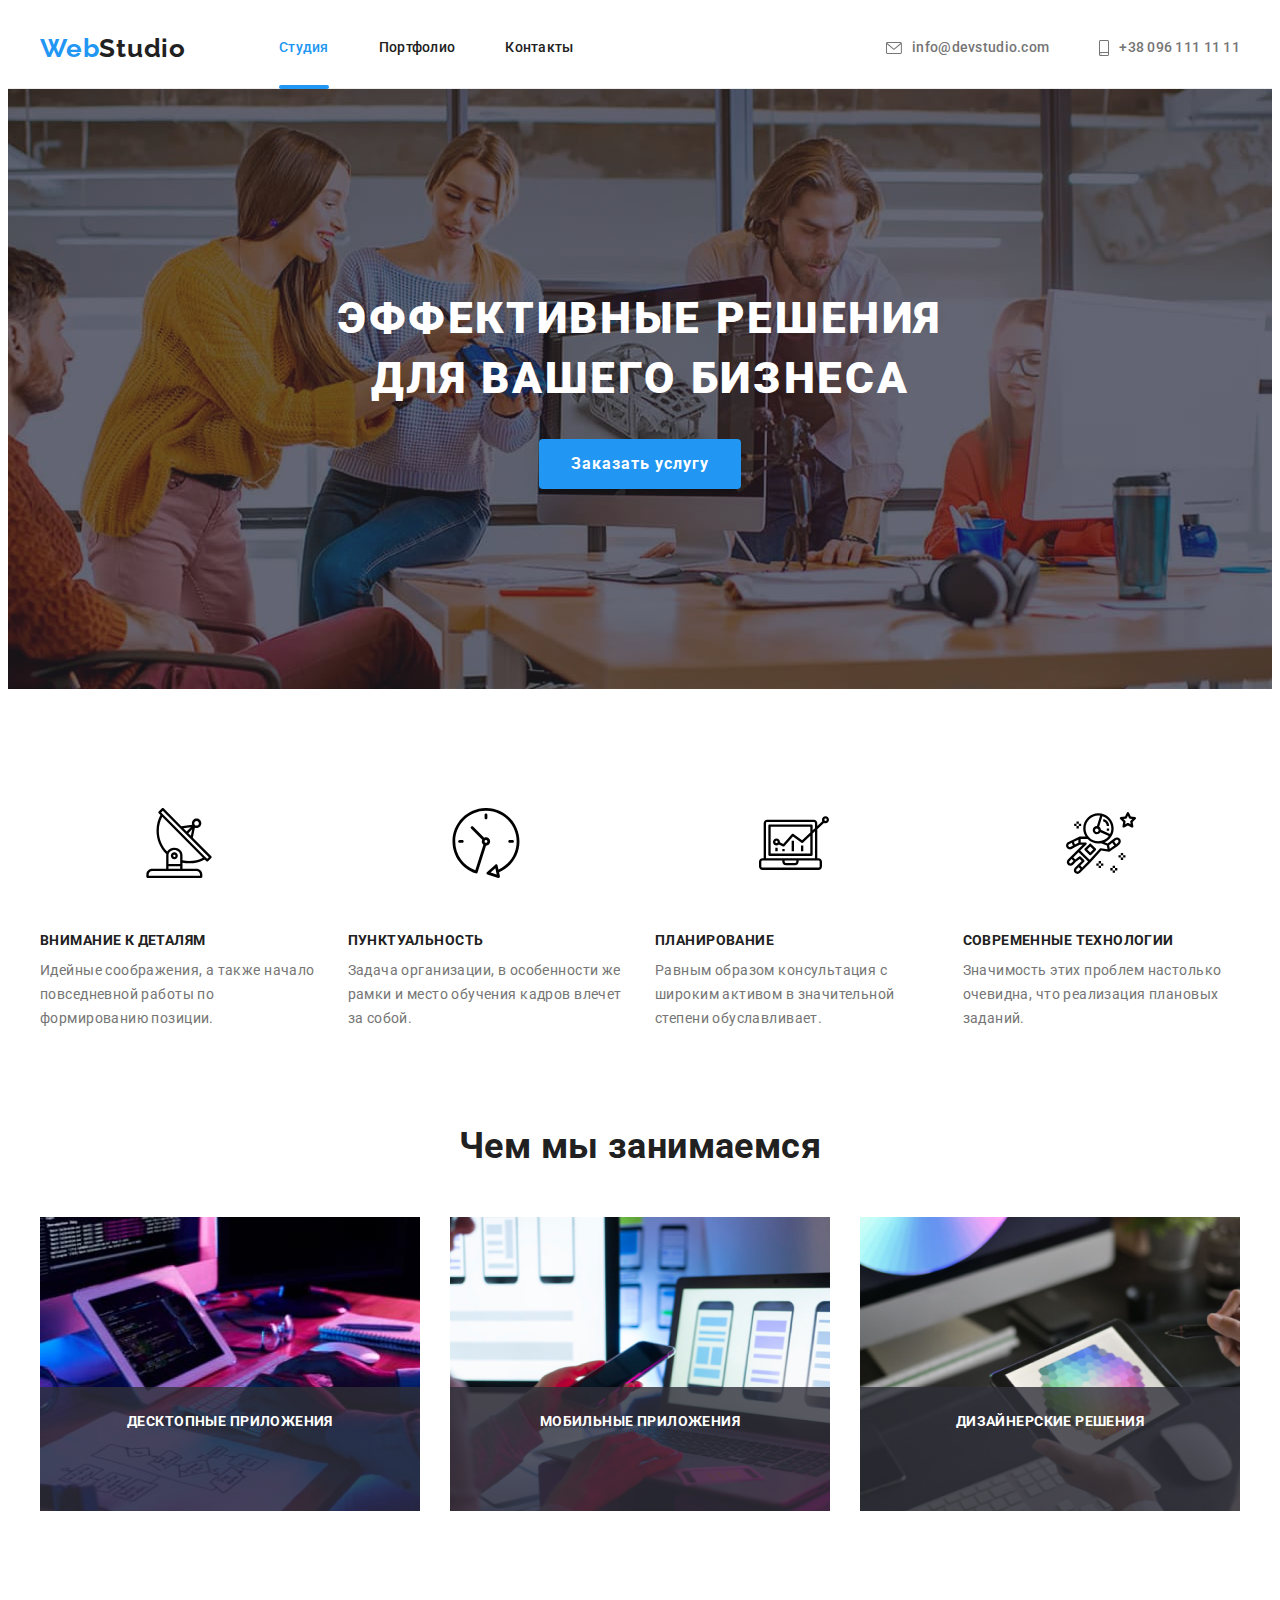
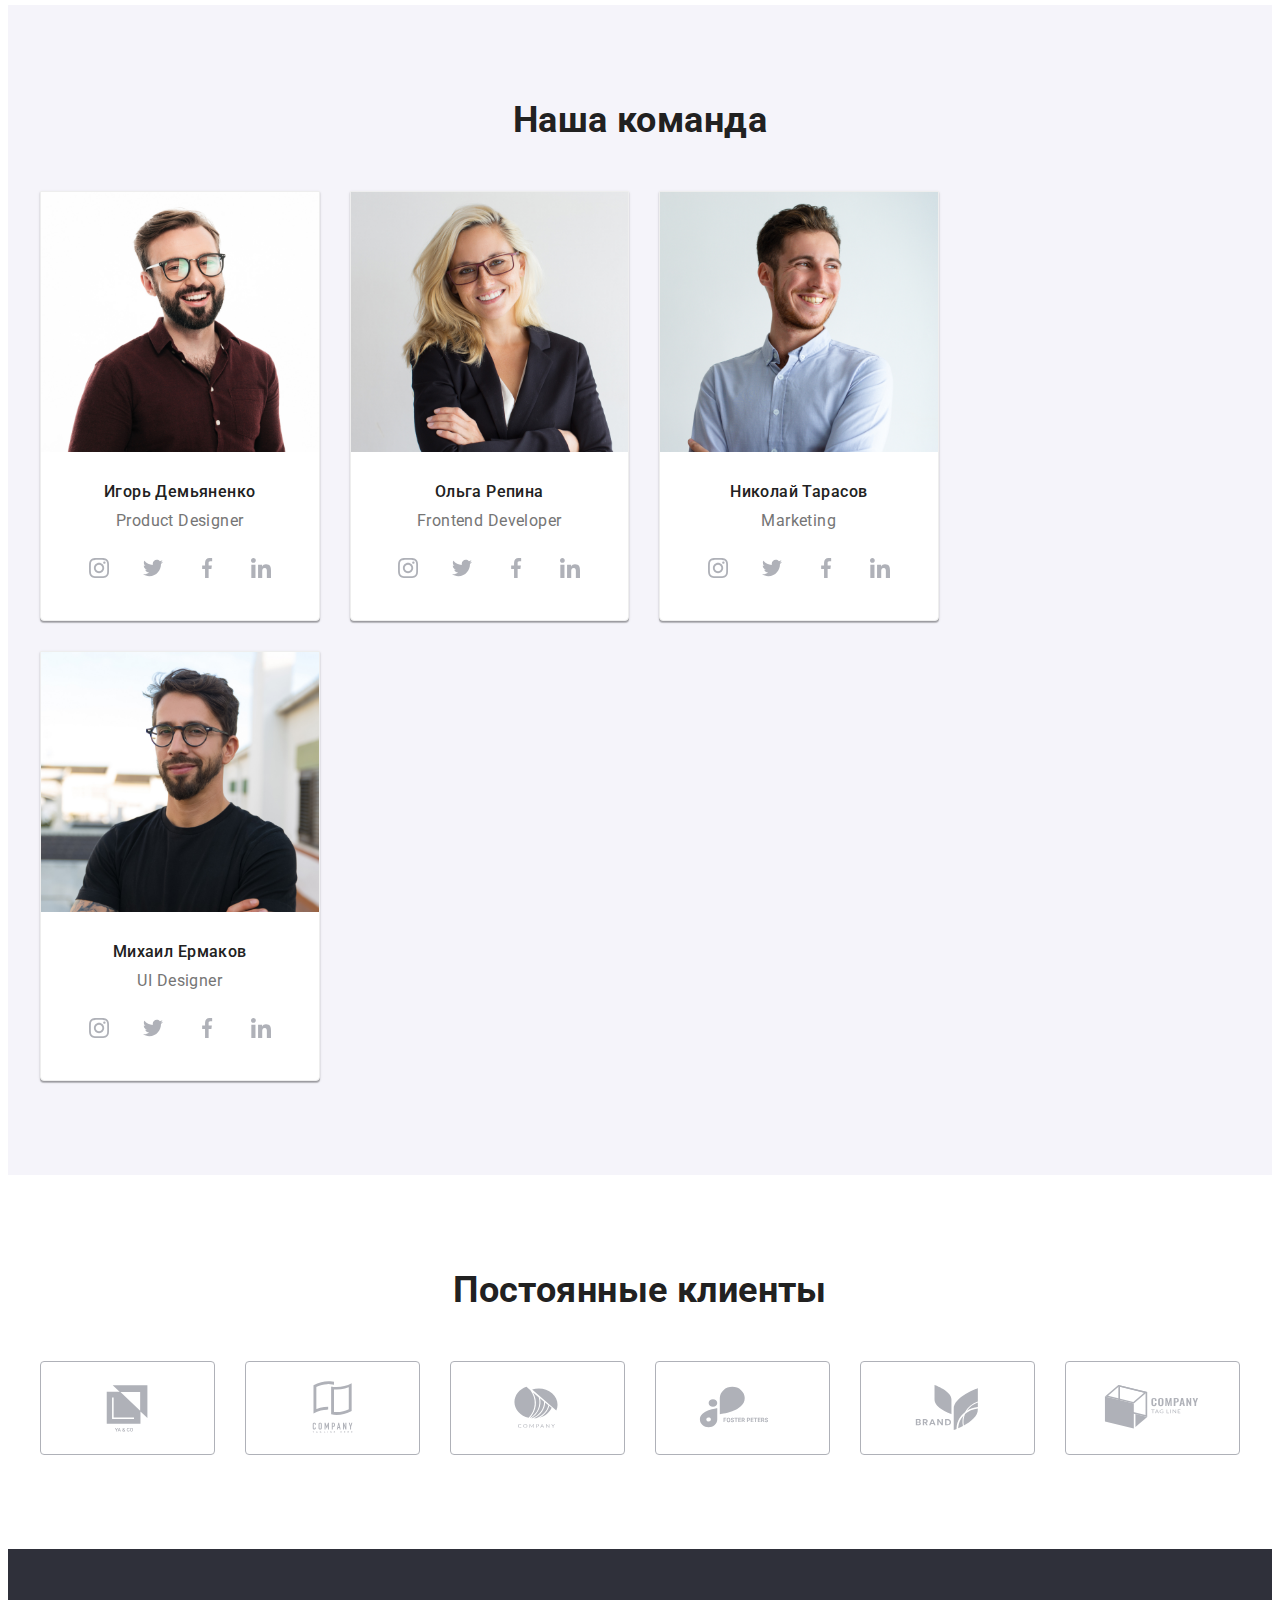
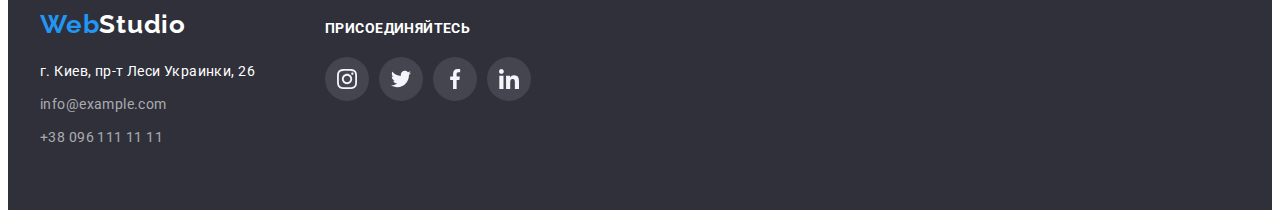
==== commit 79906d51: "доработка замечаний к дз5" ====
--- a/index.html
+++ b/index.html
@@ -157,9 +157,7 @@
                 width="370"
                 height="294"
               />
-              <div class="engaged-backdrop">
-                <span class="engaged-backdrop-span">Десктопные приложения</span>
-              </div>
+              <p class="engaged-backdrop-p">Десктопные приложения</p>
             </li>
             <li class="engaged-item">
               <img
@@ -168,9 +166,7 @@
                 width="370"
                 height="294"
               />
-              <div class="engaged-backdrop">
-                <span class="engaged-backdrop-span">Мобильные приложения</span>
-              </div>
+              <p class="engaged-backdrop-p">Мобильные приложения</p>
             </li>
             <li class="engaged-item">
               <img
@@ -179,9 +175,7 @@
                 width="370"
                 height="294"
               />
-              <div class="engaged-backdrop">
-                <span class="engaged-backdrop-span">Дизайнерские решения</span>
-              </div>
+              <p class="engaged-backdrop-p">Дизайнерские решения</p>
             </li>
           </ul>
         </div>
@@ -623,6 +617,6 @@
         </button>
       </div>
     </div>
-    <script src="/js/modal.js"></script>
+    <script src="./js/modal.js"></script>
   </body>
 </html>
--- a/css/styles.css
+++ b/css/styles.css
@@ -15,7 +15,6 @@
     0px 1px 2px rgba(0, 0, 0, 0.08), 0px 2px 2px rgba(0, 0, 0, 0.12);
   --box-shadow-team: 0px 1px 3px rgba(0, 0, 0, 0.12),
     0px 1px 1px rgba(0, 0, 0, 0.14), 0px 2px 1px rgba(0, 0, 0, 0.2);
-  --filter-btm: #f5f4fa;
   --box-shadow-cards: 0px 1px 1px rgba(0, 0, 0, 0.12),
     0px 4px 4px rgba(0, 0, 0, 0.06), 1px 4px 6px rgba(0, 0, 0, 0.16);
   --fill-cocial: #afb1b8;
@@ -279,24 +278,22 @@
   width: calc(100% / 3 - 30px);
   margin-left: 30px;
   margin-top: 30px;
+  position: relative;
 }
 
 .engaged-backdrop {
   position: relative;
 }
-.engaged-backdrop-span {
-  font-family: "Roboto";
+.engaged-backdrop-p {
   font-weight: 700;
-  font-size: 14px;
   line-height: 1.14;
   text-align: center;
-  letter-spacing: 0.03em;
   text-transform: uppercase;
   position: absolute;
   color: var(--heder-color);
   background-color: var(--engaged-backdrop-span);
   width: 100%;
-  height: 70px;
+  min-height: 70px;
   bottom: 0;
   left: 0;
   padding-top: 27px;
@@ -366,11 +363,11 @@
   justify-content: center;
   align-items: center;
   border-radius: 50%;
-  transition: background-color 250ms cubic-bezier(0.4, 0, 0.2, 1),
-    fill 250ms cubic-bezier(0.4, 0, 0.2, 1);
+  transition: background-color 250ms cubic-bezier(0.4, 0, 0.2, 1);
 }
 .social-icon {
   fill: var(--fill-cocial);
+  transition: fill 250ms cubic-bezier(0.4, 0, 0.2, 1);
 }
 .social-link:hover,
 .social-link:focus {
@@ -397,7 +394,7 @@
   align-items: center;
   padding: 16px 32px;
   transition: background-color 250ms cubic-bezier(0.4, 0, 0.2, 1),
-    fill 250ms cubic-bezier(0.4, 0, 0.2, 1), border cubic-bezier(0.4, 0, 0.2, 1);
+    border cubic-bezier(0.4, 0, 0.2, 1);
 }
 
 .clients-item {
@@ -408,6 +405,7 @@
 
 .clients-social-icon {
   fill: var(--fill-cocial);
+  transition: fill 250ms cubic-bezier(0.4, 0, 0.2, 1);
 }
 .clients-social-link:hover,
 .clients-social-link:focus {
@@ -439,6 +437,7 @@
   letter-spacing: 0.03em;
   color: var(--heder-color);
   margin-bottom: 9px;
+  transition: color 250ms cubic-bezier(0.4, 0, 0.2, 1);
 }
 .link-footer {
   color: var(--link-footer);
@@ -487,29 +486,22 @@
 }
 
 /*============ Портфолио==================*/
-.filter-btm,
-.btm-active {
+
+.filter-btm {
   font-family: inherit;
   font-weight: 500;
   font-size: 16px;
   line-height: 1.63;
   letter-spacing: 0.03em;
-  background: var(--heder-color);
+  border-radius: 4px;
+  padding: 6px 22px;
+  background: var(--background-team);
   color: var(--maim-color);
   cursor: pointer;
   border: none;
   transition: background-color 250ms cubic-bezier(0.4, 0, 0.2, 1),
     color 250ms cubic-bezier(0.4, 0, 0.2, 1),
     box-shadow 250ms cubic-bezier(0.4, 0, 0.2, 1);
-}
-
-.filter-btm {
-  width: 145px;
-  height: 38px;
-  left: 712px;
-  top: 174px;
-  background: var(---filter-btm);
-  border-radius: 4px;
 }
 
 .filter-btm:hover,
@@ -551,14 +543,6 @@
 .btm-item-filter:not(:last-child) {
   margin-right: 8px;
 }
-.btm-active {
-  width: 73px;
-  height: 38px;
-  left: 495px;
-  top: 174px;
-  border-radius: 4px;
-}
-
 .portfolio-cards-list {
   display: flex;
   flex-wrap: wrap;
@@ -581,7 +565,8 @@
   position: relative;
   overflow: hidden;
 }
-.portfolio-cards-item:hover .portfolio-cards-text {
+.portfolio-cards-img:hover .portfolio-cards-text,
+.portfolio-cards-img:focus .portfolio-cards-text {
   transform: translateY(0);
 }
 
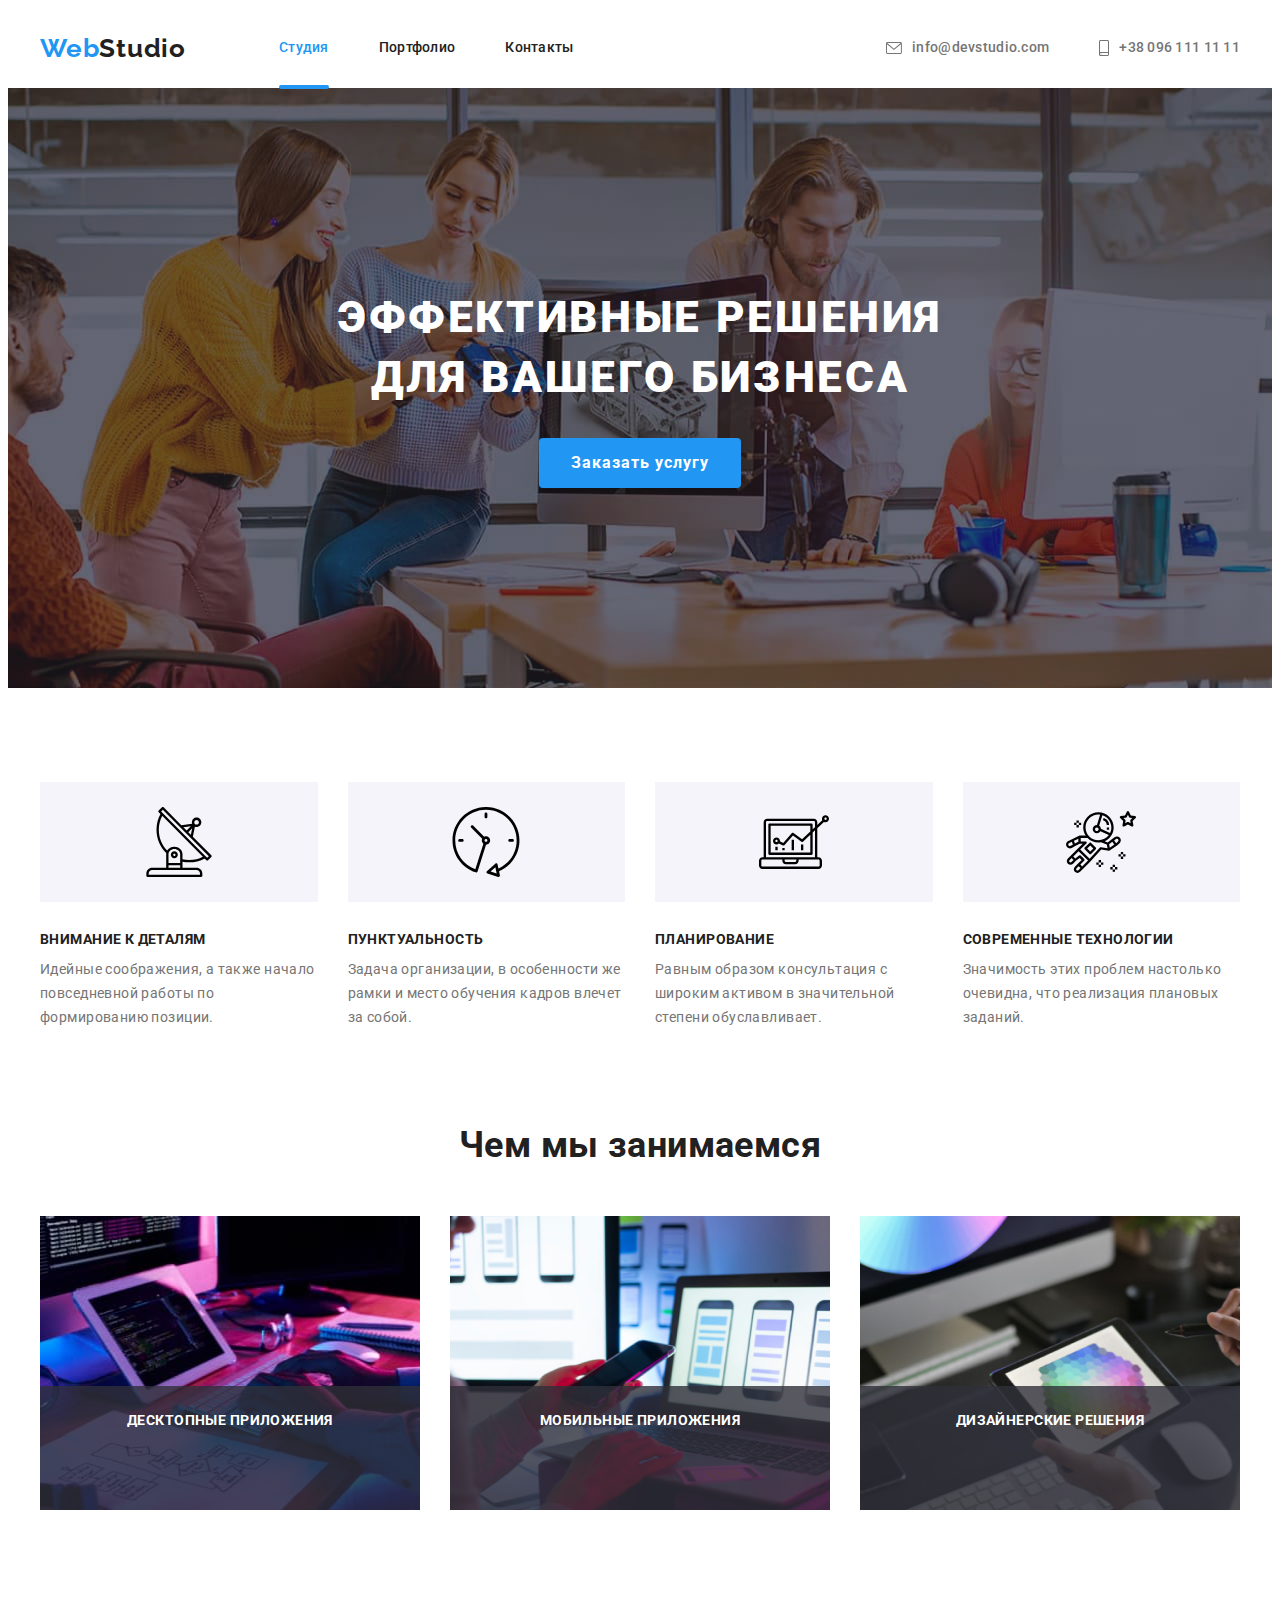
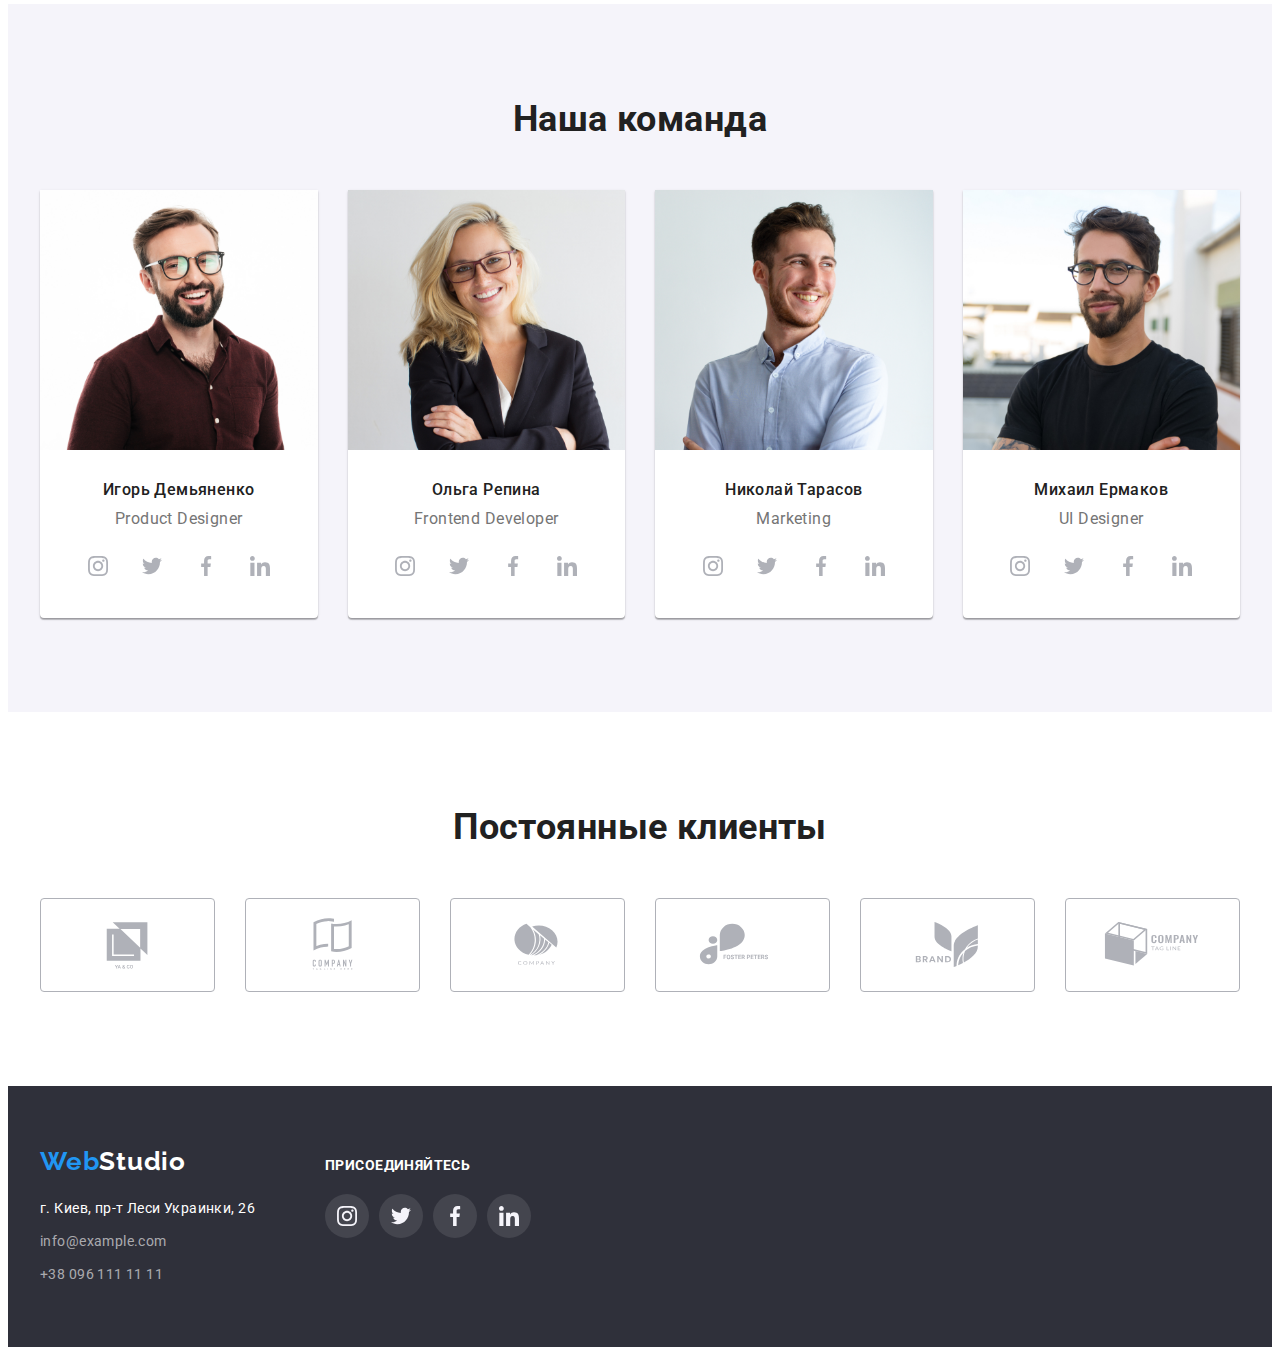
==== commit 8ca2cc98: "корректировка замечаний дз5" ====
--- a/index.html
+++ b/index.html
@@ -25,7 +25,7 @@
   <body>
     <!--Шапка сайта-->
 
-    <header class="header">
+    <header class= 250header">
       <div class="container header-container">
         <nav class="nav-nav">
           <a class="link logo logo-header" href="/"
--- a/css/styles.css
+++ b/css/styles.css
@@ -259,7 +259,7 @@
   justify-content: center;
   align-items: center;
   margin-bottom: 30px;
-  background-color: var(--filter-btm);
+  background-color: var(--background-team);
 }
 .company-icon {
   display: flex;
@@ -343,7 +343,6 @@
   margin-top: 30px;
   border-radius: 0px 0px 4px 4px;
   background-color: var(--heder-color);
-  border: 1px solid var(--border-color);
   padding-bottom: 30px;
   text-align: center;
   box-shadow: var(--box-shadow-team);
@@ -394,7 +393,7 @@
   align-items: center;
   padding: 16px 32px;
   transition: background-color 250ms cubic-bezier(0.4, 0, 0.2, 1),
-    border cubic-bezier(0.4, 0, 0.2, 1);
+    border 250ms cubic-bezier(0.4, 0, 0.2, 1);
 }
 
 .clients-item {
